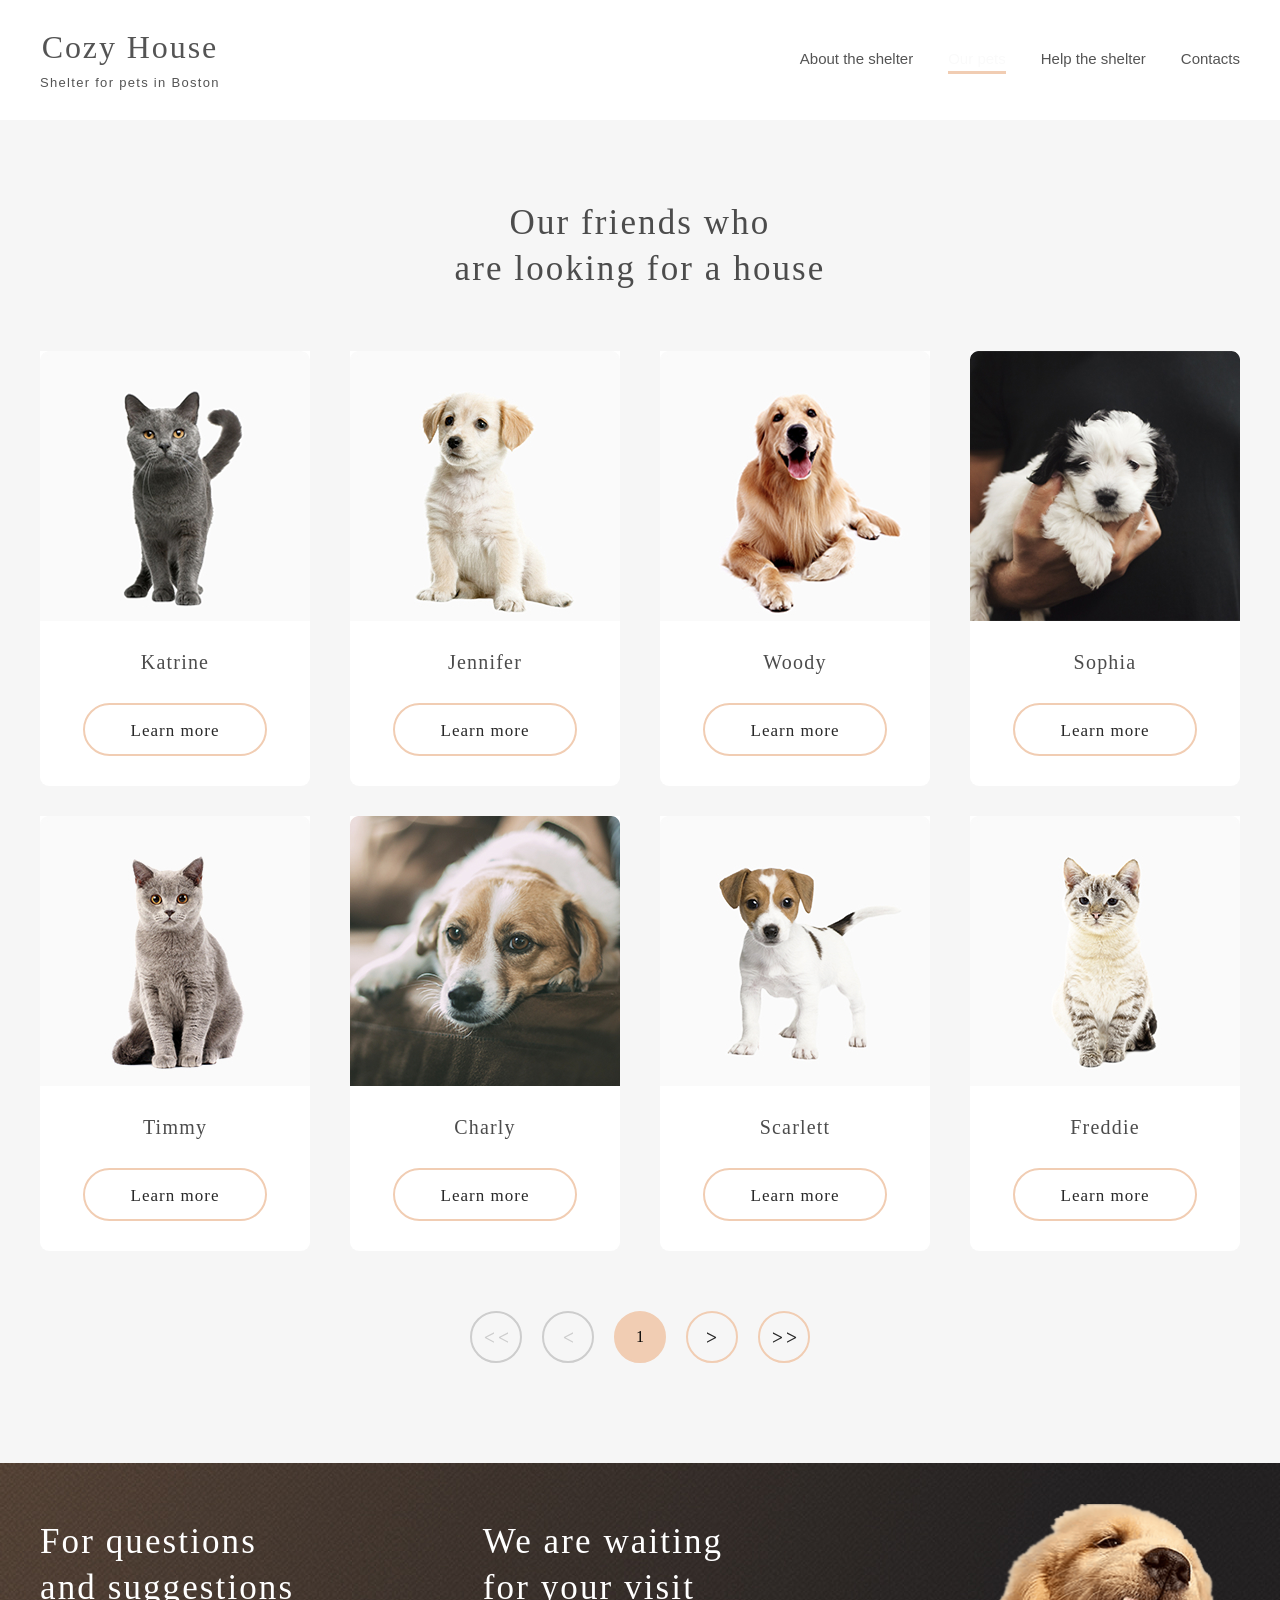
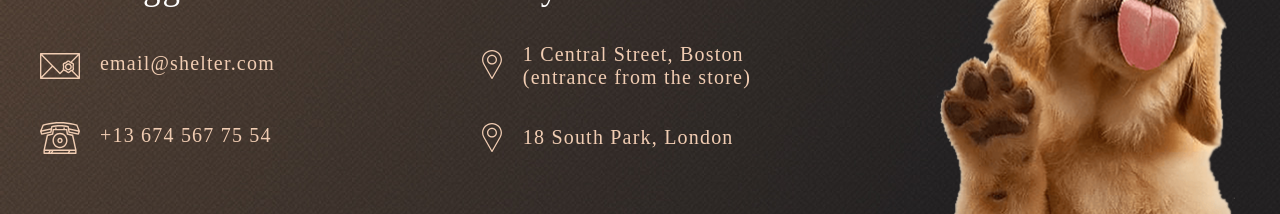
==== shelter/catalog.html @ 4a2a2431 "feat: add drop-down menu to catalog" ====
<!DOCTYPE html>
<html class="page" lang="en">

<head>
    <meta charset="UTF-8">
    <meta name="viewport" content="width=device-width, initial-scale=1.0">
    <title>Our pets</title>
    <link rel="stylesheet" href="./style/style.css">
    <link rel="apple-touch-icon" sizes="180x180" href="./apple-touch-icon.png">
    <link rel="icon" type="image/png" sizes="32x32" href="./favicon-32x32.png">
    <link rel="icon" type="image/png" sizes="16x16" href="./favicon-16x16.png">
    <link rel="manifest" href="./site.webmanifest">
    <link rel="mask-icon" href="./safari-pinned-tab.svg" color="#5bbad5">
    <meta name="msapplication-TileColor" content="#da532c">
    <meta name="theme-color" content="#ffffff">
    <script src="./javascript/index.js" defer></script>
    <script src="./javascript/script.js" defer></script>
</head>

<body class="page__body">

    <header class="header header_color_white">
        <div class="header-wrapper center">
            <a class="logo" href="./index.html">
                <p class="logo__title logo__title_dark">Cozy House</p>
                <p class="logo__subtitle logo__subtitle_dark">Shelter for pets in Boston</p>
            </a>
            <nav class="header__navigation">
                <div class="burger-menu" id="burgerMenu">
                    <div class="burger-line burger-line_dark"></div>
                    <div class="burger-line burger-line_dark"></div>
                    <div class="burger-line burger-line_dark"></div>
                </div>
                <ul class="navigation__list">

                    <li class="navigation__item"><a class="text navigation__link navigation__link_dark"
                            href="./index.html#about">About the
                            shelter</a></li>
                    <li class="navigation__item"><a
                            class="text navigation__link navigation__link_dark navigation__link_current">Our
                            pets</a>
                    </li>
                    <li class="navigation__item"><a class="text navigation__link navigation__link_dark"
                            href="./index.html#help">Help
                            the
                            shelter</a>
                    </li>
                    <li class="navigation__item"><a class="text navigation__link navigation__link_dark"
                            href="#footer">Contacts</a>
                    </li>
                </ul>
            </nav>
            <div class="overlay" id="overlay"></div>
        </div>
    </header>
    <main class="page__main">
        <h1 class="visually-hidden">Cozy Home. Shelter for pets in Boston</h1>
        <section class="pets-catalog center">
            <h3 class="heading heading_M pets__heading">Our friends who<br>
                are looking for a house</h3>
            <div class="pets__cards">
                <article class="pets__card">
                    <img class="pets__image" src="./assets/images/pets-katrine.jpg" alt="Gray-colored British cat"
                        width="270" height="270">
                    <h4 class="heading heading_S">Katrine</h4>
                    <a class="button button_light" href="#">Learn more</a>
                </article>
                <article class="pets__card">
                    <img class="pets__image" src="./assets/images/pets-jennifer.jpg" alt="Cute white-colored puppy"
                        width="270" height="270">
                    <h4 class="heading heading_S">Jennifer</h4>
                    <a class="button button_light" href="#">Learn more</a>
                </article>
                <article class="pets__card">
                    <img class="pets__image" src="./assets/images/pets-woody.jpg" alt="Golden retriever, adult dog"
                        width="270" height="270">
                    <h4 class="heading heading_S">Woody</h4>
                    <a class="button button_light" href="#">Learn more</a>
                </article>
                <article class="pets__card">
                    <img class="pets__image" src="./assets/images/pets-sophia.jpg" alt="Small white and black puppy"
                        width="270" height="270">
                    <h4 class="heading heading_S">Sophia</h4>
                    <a class="button button_light" href="#">Learn more</a>
                </article>
                <article class="pets__card">
                    <img class="pets__image" src="./assets/images/pets-timmy.jpg" alt="Gray cat" width="270"
                        height="270">
                    <h4 class="heading heading_S">Timmy</h4>
                    <a class="button button_light" href="#">Learn more</a>
                </article>
                <article class="pets__card">
                    <img class="pets__image" src="./assets/images/pets-charly.jpg" alt="White and brown fur dog"
                        width="270" height="270">
                    <h4 class="heading heading_S">Charly</h4>
                    <a class="button button_light" href="#">Learn more</a>
                </article>
                <article class="pets__card">
                    <img class="pets__image" src="./assets/images/pets-scarlet.jpg" alt="Young small dog" width="270"
                        height="270">
                    <h4 class="heading heading_S">Scarlett</h4>
                    <a class="button button_light" href="#">Learn more</a>
                </article>
                <article class="pets__card">
                    <img class="pets__image" src="./assets/images/pets-freddie.jpg" alt="Gray cat" width="270"
                        height="270">
                    <h4 class="heading heading_S">Freddie</h4>
                    <a class="button button_light" href="#">Learn more</a>
                </article>
            </div>
            <div class="pets__pagination">
                <ul class="pagination__list">
                    <li class="pagination__item button_small button_small_disabled">
                        <svg aria-hidden="true" focusable="false" width="25" height="11" viewBox="0 0 25 11" fill="none"
                            xmlns="http://www.w3.org/2000/svg">
                            <path
                                d="M9.94687 10.7852L0.913671 6.08789V4.98438L9.94687 0.287109V1.625L2.43711 5.53125L9.94687 9.44727V10.7852ZM24.018 10.7852L14.9848 6.08789V4.98438L24.018 0.287109V1.625L16.5082 5.53125L24.018 9.44727V10.7852Z"
                                fill="#292929" />
                        </svg>
                    </li>
                    <li class="pagination__item button_small button_small_disabled">
                        <svg aria-hidden="true" focusable="false" width="10" height="11" viewBox="0 0 10 11" fill="none"
                            xmlns="http://www.w3.org/2000/svg">
                            <path
                                d="M9.98242 10.7852L0.949219 6.08789V4.98438L9.98242 0.287109V1.625L2.47266 5.53125L9.98242 9.44727V10.7852Z"
                                fill="#292929" />
                        </svg>
                    </li>
                    <li class="pagination__item button_small button_small_current">1</li>
                    <li class="pagination__item button_small">
                        <svg aria-hidden="true" focusable="false" width="10" height="11" viewBox="0 0 10 11" fill="none"
                            xmlns="http://www.w3.org/2000/svg">
                            <path
                                d="M9.04102 6.08789L0.0078125 10.7852V9.44727L7.51758 5.53125L0.0078125 1.625V0.287109L9.04102 4.98438V6.08789Z"
                                fill="#292929" />
                        </svg>
                    </li>
                    <li class="pagination__item button_small">
                        <svg aria-hidden="true" focusable="false" width="25" height="11" viewBox="0 0 25 11" fill="none"
                            xmlns="http://www.w3.org/2000/svg">
                            <path
                                d="M10.0055 6.08789L0.972265 10.7852V9.44727L8.48203 5.53125L0.972265 1.625V0.287109L10.0055 4.98438V6.08789ZM24.0766 6.08789L15.0434 10.7852V9.44727L22.5531 5.53125L15.0434 1.625V0.287109L24.0766 4.98438V6.08789Z"
                                fill="#292929" />
                        </svg>
                    </li>
                </ul>
            </div>
        </section>
    </main>
    <footer class="footer" id="footer">
        <div class="footer-wrapper center">
            <div class="footer-content">
                <div class="footer__contacts">
                    <h3 class="heading heading_M footer__heading">For questions and suggestions
                    </h3>
                    <a class="heading heading_S footer__text" href="mailto:email@shelter.com">email@shelter.com</a>
                    <a class="heading heading_S footer__text" href="tel:+136745677554">+13 674 567 75 54</a>
                </div>
                <div class="footer__address">
                    <h3 class="heading heading_M footer__heading">We are waiting for your&nbsp;visit</h3>
                    <address>
                        <a class="heading heading_S footer__text" href="https://maps.app.goo.gl/BA27LbRfkbuWMpcS7"
                            target="_blank">1
                            Central Street, Boston (entrance from the store)</a>
                    </address>
                    <address>
                        <a class="heading heading_S footer__text" href="https://maps.app.goo.gl/k959TMkYaxmAAgZH8"
                            target="_blank">18 South Park, London</a>
                    </address>
                </div>
            </div>
            <div class="footer__image-wrapper">
                <img class="footer__image" src="../shelter/assets/background/footer-puppy.png" alt="">
            </div>
        </div>
    </footer>
</body>

</html>
---- shelter/style/style.css ----
/* Fonts */

@font-face {
    font-family: 'Arial';
    src: local('Arial Italic'), local('Arial-ItalicMT'),
        url('Arial-ItalicMT.woff2') format('woff2'),
        url('Arial-ItalicMT.woff') format('woff');
    font-weight: 400;
    font-style: italic;
    font-display: swap;
}

@font-face {
    font-family: 'Arial';
    src: local('Arial'), local('ArialMT'),
        url('ArialMT.woff2') format('woff2'),
        url('ArialMT.woff') format('woff');
    font-weight: 400;
    font-style: normal;
    font-display: swap;
}

@font-face {
    font-family: 'Georgia';
    src: local('Georgia Bold'), local('Georgia-Bold'),
        url('Georgia-Bold.woff2') format('woff2'),
        url('Georgia-Bold.woff') format('woff');
    font-weight: 700;
    font-style: normal;
    font-display: swap;
}

@font-face {
    font-family: 'Georgia';
    src: local('Georgia'),
        url('Georgia.woff2') format('woff2'),
        url('Georgia.woff') format('woff');
    font-weight: 400;
    font-style: normal;
    font-display: swap;
}

/* Common */

* {
    padding: 0;
    margin: 0;
}

*,
*::before,
*::after {
    box-sizing: border-box;
}

a {
    text-decoration: none;
}

li {
    list-style-type: none;
}

img {
    display: block;
    max-width: 100%;
    height: auto;
}

.page {
    scroll-behavior: smooth;
    height: 100%;
}

.page__body {
    background-color: #f6f6f6;
    display: flex;
    flex-direction: column;
    min-height: 100%;
}

.page__main {
    flex-grow: 1;
}

.visually-hidden {
    position: absolute;
    width: 1px;
    height: 1px;
    margin: -1px;
    padding: 0;
    border: 0;
    clip: rect(0 0 0 0);
    overflow: hidden;
}

.center {
    max-width: 1280px;
    padding: 0 40px;
    margin: 0 auto;
}

.overlay {
    position: fixed;
    top: 0;
    left: 0;
    width: 100%;
    height: 100%;
    background-color: rgba(41, 41, 41, 0.6);
    visibility: hidden;
    opacity: 0;
    transition: opacity 0.3s ease, visibility 0.3s ease;
    z-index: 9;
}

.overlay_active {
    visibility: visible;
    opacity: 1;
}

/* Text Styles */

.heading {
    font-family: "Georgia", "Times New Roman", "Times", serif;
    font-style: normal;
    color: #4c4c4c;
    font-weight: 400;
    line-height: 130%;
}

.heading_L {
    font-size: 44px;
}

.heading_M {
    font-size: 35px;
    letter-spacing: 0.06em;
}

.heading_S {
    font-size: 20px;
    letter-spacing: 0.06em;
}

.heading_XS {
    font-size: 15px;
    line-height: 110%;
    letter-spacing: 0.06em;
}

.text {
    font-family: "Arial", "Helvetica", sans-serif;
    color: #4c4c4c;
    font-weight: 400;
    font-size: 15px;
    line-height: 160%;
}

.text_legal {
    font-style: italic;
    font-size: 12px;
    line-height: 150%;
    color: #b2b2b2;
}

/* Buttons */

.button {
    display: inline-block;
    min-height: 52px;
    padding: 15px 45px;
    border-radius: 100px;
    font-family: "Georgia", "Times New Roman", "Times", serif;
    font-style: normal;
    font-weight: 400;
    font-size: 17px;
    line-height: 130%;
    letter-spacing: 0.06em;
    color: #292929;
    border: 2px solid transparent;
    transition: all 0.3s linear;
    text-align: center;
}

.button_dark {
    background-color: #f1cdb3;
}

.button_light {
    background-color: #fff;
    border-color: #f1cdb3;
}

.button:hover {
    background-color: #fddcc4;
    border-color: #fddcc4;
}

.button:active {
    background-color: #f1cdb3;
    border-color: #f1cdb3;
}

.button_small {
    display: flex;
    align-items: center;
    justify-content: center;
    width: 52px;
    height: 52px;
    border: 2px solid #f1cdb3;
    border-radius: 50%;
    cursor: pointer;
    transition: all 0.3s linear;
}

.button_small_disabled {
    border-color: #cdcdcd;
    cursor: default;
}

.button_small_disabled path {
    fill: #CDCDCD;
}

.button_small_current {
    background-color: #f1cdb3;
}

.button_small:not(.button_small_disabled):hover {
    background-color: #fddcc4;
    border-color: #fddcc4;
}

.button_small:active {
    background-color: #f1cdb3;
}

.button_small:disabled {
    background-color: transparent;
    border-color: #CDCDCD;
    color: #CDCDCD;
}

/* Logo */

.logo {
    display: flex;
    flex-direction: column;
    align-items: center;
}

.logo__title {
    font-family: "Georgia", "Times New Roman", "Times", serif;
    font-weight: 400;
    font-size: 32px;
    line-height: 110%;
    letter-spacing: 0.06em;
    margin-bottom: 10px;
}

.logo__title_light {
    color: #f1cdb3;
}

.logo__subtitle {
    font-family: "Arial", "Helvetica", sans-serif;
    font-weight: 400;
    font-size: 13px;
    letter-spacing: 0.1em;
}

.logo__subtitle_light {
    color: #fff;
}

.logo__title_dark,
.logo__subtitle_dark {
    color: #545454;
}

/* Header */

.header {
    height: 120px;
    padding-top: 30px;
    padding-bottom: 30px;
}

.header_color_white {
    background-color: #fff;
}

.header-wrapper {
    display: flex;
    justify-content: space-between;
    align-items: center;
}

.burger-menu {
    position: relative;
    display: none;
    flex-direction: column;
    cursor: pointer;
    width: 30px;
    height: 30px;
    gap: 8px;
    z-index: 11;
}

.burger-line {
    width: 100%;
    height: 2px;
    background-color: #f1cdb3;
}

.burger-line_dark {
    background-color: #000000;
}

.navigation__list {
    display: flex;
    gap: 35px;
    justify-content: flex-end;
}

.navigation__link {
    transition: all 0.3s linear;
}

.navigation__link_light {
    color: #cdcdcd;
}

.navigation__link_dark {
    color: #545454;
}

.navigation__link_current {
    color: #fafafa;
}

.navigation__link_current::after {
    content: "";
    display: block;
    height: 3px;
    width: 100%;
    background-color: #f1cdb3;
}

.navigation__link_light:hover {
    color: #fafafa;
}

.navigation__link_dark:hover {
    color: #292929;
}

/* Footer */

.footer {
    background-color: #211f20;
    background-image: url("../assets/background/gradient-background.jpg");
    background-repeat: no-repeat;
    position: relative;
}

.footer-wrapper {
    display: flex;
    gap: 13%;
    min-height: 350px;
}

.footer-content {
    display: flex;
    width: 740px;
    padding-top: 56px;
    gap: 22%;
}

.footer__contacts {
    display: flex;
    flex-direction: column;
    max-width: 280px;
    padding-bottom: 60px;
    gap: 42px;
}

.footer__address {
    max-width: 300px;
    padding-bottom: 60px;
}

.footer__image-wrapper {
    display: flex;
    flex-direction: column;
    justify-content: flex-end;
}

.footer__image {
    object-fit: scale-down;
    max-height: 310px;
}

.footer__heading {
    color: #fff;
}

.footer__text {
    line-height: 117%;
    color: #f1cdb3;
}

.footer__address .footer__heading {
    margin-bottom: 33px;
}

.footer__address address:first-of-type {
    margin-bottom: 36px;
}

.footer__address address {
    position: relative;
    padding-left: 40px;
}

.footer__address address::before {
    content: "";
    position: absolute;
    display: block;
    width: 20px;
    height: 32px;
    left: -1px;
    top: -3px;
    background-image: url("../assets/icons/icon-marker.svg");
    background-repeat: no-repeat;
    background-size: contain;
}

.footer__address address:first-of-type::before {
    top: 7px;
}

a[href="mailto:email@shelter.com"],
a[href="tel:+136745677554"] {
    display: flex;
}

a[href="mailto:email@shelter.com"]::before {
    content: "";
    display: block;
    width: 40px;
    height: 32px;
    margin-right: 20px;
    margin-top: -2px;
    background-image: url("../assets/icons/icon-email.svg");
}

a[href="tel:+136745677554"]::before {
    content: "";
    display: block;
    width: 40px;
    height: 32px;
    margin-right: 20px;
    background-image: url("../assets/icons/icon-phone.svg");
    margin-top: -2px;
}

/* Top */

.top {
    position: relative;
}

.top::after {
    content: "";
    display: block;
    position: absolute;
    min-height: 1165px;
    width: 100%;
    background-color: #211f20;
    background-image: url("../assets/background/gradient-background.jpg");
    background-size: cover;
    background-repeat: no-repeat;
    top: -120px;
    z-index: -10;
}

.top-wrapper {
    display: flex;
    justify-content: center;
    padding-top: 60px;
    min-height: 788px;
    gap: 100px;
}

.top-content {
    padding-top: 163px;
    max-width: 460px;
    flex-shrink: 2;
}

.top__heading {
    color: #fff;
    margin-bottom: 42px;
}

.top__text {
    color: #cdcdcd;
    margin-bottom: 42px;
}

.top__image-wrapper {
    display: flex;
    align-items: flex-end;
}

.top__image {
    object-fit: scale-down;
    max-height: 728px;
}

/* About */

.about {
    background-color: #fff;
    padding-top: 80px;
    padding-bottom: 100px;
}

.about-wrapper {
    display: flex;
    justify-content: center;
    gap: 10%;
}

.about__image {
    max-height: 408px;
    object-fit: scale-down;
}

.about-content {
    display: flex;
    flex-direction: column;
    gap: 25px;
    max-width: 430px;
    padding-top: 14px;
    flex-shrink: 3;
}


/* Pets */

.pets,
.pets-catalog {
    display: flex;
    flex-direction: column;
    align-items: center;
    padding-top: 80px;
    padding-bottom: 100px;
}

.pets__heading {
    text-align: center;
    margin-bottom: 60px;
}

.pets__card {
    display: flex;
    flex-direction: column;
    align-items: center;
    gap: 28px;
    max-width: 270px;
    height: 435px;
    border-radius: 9px;
    background-color: #fff;
    transition: all 0.3s linear;
    padding-bottom: 30px;
}

.pets__card__button {
    margin: 0 5%;
}

.pets__card:hover {
    box-shadow: 0 2px 20px rgba(0, 0, 0, 0.2);
}

.pets__card:hover .button {
    background-color: #fddcc4;
    border-color: #fddcc4;
}

/* Pets Catalog */

.pets__cards {
    display: flex;
    flex-wrap: wrap;
    column-gap: 40px;
    row-gap: 30px;
    justify-content: center;
}

.pets__pagination {
    padding-top: 60px;
}

.pagination__list {
    display: flex;
    gap: 20px;
}

/* Carousel */

.carousel {
    width: 100%;
    max-width: 1200px;
    display: flex;
    justify-content: space-between;
    align-items: center;
    column-gap: 4.4%;
}

.carousel__cards {
    display: flex;
    max-width: 990px;
    gap: 4%;
    justify-content: space-between;
}

.carousel__button {
    margin-top: 60px;
}

.carousel__control {
    max-height: 52px;
    padding: 0;
    border: none;
    background-color: #f6f6f6;
    cursor: pointer;
}

.carousel__control svg,
.carousel__control rect {
    transition: all 0.3s linear;
}

.carousel__control:hover rect {
    fill: #fddcc4;
    stroke: #fddcc4;
}


.carousel__control:active rect {
    fill: #f1cdb3;
    stroke: #f1cdb3;
}


.carousel__control:disabled rect {
    fill: transparent;
    stroke: #CDCDCD;
}

.carousel__control:disabled path {
    fill: #CDCDCD;
}

/* Help */

.help {
    padding-top: 80px;
    padding-bottom: 100px;
    min-height: 611px;
    background-color: #fff;
}

.help-wrapper {
    display: flex;
    flex-direction: column;
    align-items: center;
    margin: 0 auto;
}

.help__heading {
    text-align: center;
    margin-bottom: 60px;
}

.help__list {
    max-width: 1026px;
    display: flex;
    flex-wrap: wrap;
    justify-content: center;
    column-gap: 119px;
    row-gap: 55px;
}

.help__item {
    display: flex;
    flex-direction: column;
    align-items: center;
}

.help__item::before {
    content: "";
    display: block;
    height: 60px;
    width: 60px;
    margin-bottom: 27px;
    background-size: cover;
    background-repeat: no-repeat;
}

.help__item_food::before {
    background-image: url("../assets/icons/icon-pet-food.svg");
}

.help__item_transportation::before {
    background-image: url("../assets/icons/icon-transportation.svg");
}

.help__item_toys::before {
    background-image: url("../assets/icons/icon-toys.svg");
}

.help__item_bowls::before {
    background-image: url("../assets/icons/icon-bowls-and-cups.svg");
}

.help__item_shampoos::before {
    background-image: url("../assets/icons/icon-shampoos.svg");
}

.help__item_vitamins::before {
    background-image: url("../assets/icons/icon-vitamins.svg");
}

.help__item_medicines::before {
    background-image: url("../assets/icons/icon-medicines.svg");
}

.help__item_collars::before {
    background-image: url("../assets/icons/icon-collars-leashes.svg");
}

.help__item_sleeping::before {
    background-image: url("../assets/icons/icon-sleeping-area.svg");
}

/* Donation */

.donation {
    padding-top: 80px;
    padding-bottom: 100px;
}

.donation-wrapper {
    display: flex;
    gap: 30px;
    justify-content: center;
}

.donation__image-wrapper {
    padding-top: 8px;
}

.donation__image {
    object-fit: scale-down;
    max-height: 261px;
}

.donation-content {
    display: flex;
    flex-direction: column;
    gap: 19px;
    max-width: 380px;
}

.donation__banking {
    display: block;
    border-radius: 9px;
    padding: 8px 15px;
    width: 350px;
    height: 43px;
    background-color: #f1cdb3;
}

.donation__credit-card {
    display: flex;
    align-items: center;
}

.donation__credit-card::before {
    content: "";
    display: block;
    background-image: url(../assets/icons/donation-credit-card.svg);
    width: 30px;
    height: 23px;
    margin-right: 15px;
}

@media (max-width: 960px) {

    .center {
        max-width: 768px;
        padding: 0 30px;
    }

    .top-wrapper {
        flex-direction: column;
        align-items: center;
    }

    .top-content {
        display: grid;
        padding-top: 0;
    }

    .top-content__button {
        justify-self: center;
        padding-top: 12px;
    }

    .top__image-wrapper {
        align-self: flex-end;
    }

    .top__image {
        max-height: 592px;
    }

    .pets,
    .pets-catalog {
        padding-top: 80px;
        padding-bottom: 100px;
    }

    .footer-wrapper {
        padding-top: 30px;
        flex-wrap: wrap;
        column-gap: 60px;
        justify-content: center;
    }

    .footer-content {
        padding: 0 34px 0;
        gap: 9%;
    }

    .footer__address {
        padding-bottom: 0;
    }

    .footer__contacts {
        gap: 44px;
        padding-bottom: 0;
    }

    .footer__address .footer__heading {
        margin-bottom: 30px;
    }

    a[href="mailto:email@shelter.com"]::before {
        margin-top: -5px;

    }

    a[href="tel:+136745677554"]::before {
        margin-top: -3px;
    }

    .footer__image-wrapper {
        margin-top: 64px;
    }
}

@media (max-width: 860px) {

    .carousel {
        position: relative;
        justify-content: center;
    }

    .carousel__cards {
        gap: 40px
    }

    .carousel__cards .pets__card:last-child {
        display: none;
    }


}

@media (max-width: 768px) {

    .about {
        padding-top: 66px;
    }

    .about-wrapper {
        flex-direction: column;
        align-items: center;
        gap: 80px;
    }

    .about-content {
        order: -1;
    }

    .carousel {
        column-gap: 1.5%;
    }

    .pets__card__button {
        padding: 14px 42px;
    }

    .carousel__button {
        padding: 13px 43px;
        margin-top: 59px;
    }

    .donation-wrapper {
        gap: 53px;
    }

    .donation__banking {
        padding-top: 10px;
        height: 45px;
    }

    .help__list {
        width: 630px;
        column-gap: 60px;
    }

    .help__item {
        width: 170px;
    }

    .donation {
        padding-top: 78px;
        padding-bottom: 100px;
    }

    .donation-wrapper {
        justify-content: center;
        flex-direction: column;
        align-items: center;
    }

    .donation-content {
        order: -1;
    }

    .pets-catalog {
        padding-bottom: 76px;
    }

    .pets__card {
        width: 270px;
    }

    .pets__heading {
        margin-bottom: 30px;
    }

    .pets-catalog .pets__card:nth-last-child(1),
    .pets-catalog .pets__card:nth-last-child(2) {
        display: none;
    }

    .pets__pagination {
        padding-top: 39px;
    }
}

@media (max-width: 767px) {

    .burger-menu {
        display: flex;
        transition: all 0.3s ease;
    }

    .navigation__list {
        position: fixed;
        top: 0;
        right: -320px;
        display: flex;
        flex-direction: column;
        background-color: #292929;
        width: 320px;
        height: 100%;
        z-index: 10;
        align-items: center;
        justify-content: center;
        transform: translateX(0);
        transition: all 0.3s ease;
    }

    .navigation__list_opened {
        transform: translateX(-100%);
    }

    .burger_opened {
        transform: rotate(-90deg);
    }

    .navigation__link {
        font-size: 32px;
    }

    .carousel {
        flex-wrap: wrap;
        row-gap: 20px;
        column-gap: 80px;
        flex-direction: row;
        max-width: 320px;
    }

    .carousel__cards {
        order: -1;
        justify-content: center;
    }

}

@media (max-width: 640px) {

    .header-wrapper {
        padding: 0 10px;
    }

    .carousel__cards .pets__card:not(:first-child) {
        display: none;
    }

    .help {
        padding: 42px 0 37px;
    }

    .help__heading {
        margin-bottom: 42px;
    }

    .help__list {
        width: 290px;
        gap: 30px;
        justify-content: flex-start;
    }

    .help__list .heading_S {
        font-size: 15px;
    }

    .help__item {
        width: 130px;
    }

    .help__item::before {
        width: 50px;
        height: 50px;
        margin-bottom: 18px;
    }
}

@media (max-width: 520px) {
    .center {
        max-width: 300px;
        padding-right: 0;
        padding-left: 0;
    }

    .heading {
        text-align: center;
    }


    .footer-wrapper {
        flex-direction: column;
        flex-wrap: nowrap;
        row-gap: 0;
    }

    .footer-content {
        flex-direction: column;
        width: 300px;
        padding: 0;
        gap: 40px;
        align-items: center;
    }

    .footer__address {
        display: flex;
        flex-direction: column;
    }

    .footer__contacts,
    .footer__address {
        padding-bottom: 0;
    }

    .footer__contacts {
        align-items: center;
    }

    a[href="mailto:email@shelter.com"]::before {
        margin-top: -5px;
    }

    .footer__address .footer__heading {
        margin-bottom: 38px;
        max-width: 270px;
        align-self: center;
    }

    .footer__address address:first-of-type {
        margin-bottom: 43px;
    }

    .footer__address address::before {
        left: 1px;
    }

    .footer__address address:first-of-type::before {
        top: 9px;
    }


    .footer__image-wrapper {
        margin-top: 45px;
    }

    .footer__image {
        max-height: 269px;
    }
}

@media (max-width: 320px) {

    .heading_L {
        font-size: 25px;
        letter-spacing: 0.06em;
    }

    .heading_M {
        font-size: 25px;
    }

    .heading_XS {
        letter-spacing: 0;
    }

    .top::after {
        min-height: 823px;
    }

    .header-wrapper {
        padding: 0 10px;
    }

    .top-wrapper {
        justify-content: normal;
        gap: 105px;
        min-height: 673px;
    }

    .top-content {
        display: grid;
    }

    .top-content__button {
        padding-top: 12px;
        padding-bottom: 12px;
    }

    .top__image {
        max-height: 271px;
    }

    .top__text {
        text-align: center;
    }

    .about {
        padding: 27px 10px 42px;
    }

    .about-wrapper {
        justify-content: center;
        gap: 42px;
    }

    .about__image {
        max-height: 353px;
    }

    .about-content {
        padding-left: 15px;
        padding-right: 15px;
        gap: 0;
    }

    .about-content .heading {
        margin-bottom: 25px;
    }

    .about__text {
        text-align: justify;
    }

    .about__text+.about__text {
        margin-top: 22px;
    }

    .pets {
        padding: 42px 0;
    }

    .pets__heading {
        margin-bottom: 42px;
    }

    .carousel__cards .pets__card:not(:first-child) {
        display: none;
    }

    .carousel__control {
        width: 52px;
    }

    .carousel__button {
        padding: 15px 45px;
        margin-top: 38px;
    }

    .donation {
        padding-top: 43px;
        padding-bottom: 42px;
    }

    .donation-wrapper {
        flex-direction: column;
        align-items: center;
        gap: 42px;
    }

    .donation-content {
        order: -1;
        align-items: center;
        gap: 24px;
        padding: 0 10px;
    }

    .donation .heading_S {
        font-size: 15px;
    }

    .donation__banking {
        width: 281px;
        height: 43px;
        padding-top: 9px;
    }

    .donation__image-wrapper {
        padding-top: 0;
    }

    .donation__image {
        max-height: 135px;
    }

    .text_legal {
        margin-top: -5px;
        text-align: justify;
    }

    .pets-catalog {
        padding: 42px 0;
    }

    .pets__cards .pets__card:nth-child(4),
    .pets__cards .pets__card:nth-child(5),
    .pets__cards .pets__card:nth-child(6),
    .pets__cards .pets__card:nth-child(7),
    .pets__cards .pets__card:nth-child(8) {
        display: none;
    }

    .pets__pagination {
        padding-top: 42px;
    }

    .pagination__list {
        gap: 10px;
    }

}

@media (max-width: 319px) {
    .heading_L {
        font-size: 20px;
        letter-spacing: 0;
    }

    .heading_M {
        font-size: 20px;
    }

    .heading_S {
        font-size: 16px;
    }

    .text,
    .text_legal {
        font-size: 10px;
    }

    .logo__title {
        font-size: 1.5em;
        margin-bottom: 5px;
    }

    .logo__subtitle {
        font-size: 0.6em;
    }

    .pets__card {
        max-width: 220px;
    }

    .pagination__list {
        flex-wrap: wrap;
        justify-content: center;
    }

    .footer-wrapper {
        align-items: center;
    }

    .footer-content {
        max-width: 220px;
        align-items: center;
    }

    a[href="mailto:email@shelter.com"],
    a[href="tel:+136745677554"] {
        flex-direction: column;
        align-items: center;
        gap: 15px;
    }

    a[href="mailto:email@shelter.com"]::before,
    a[href="tel:+136745677554"]::before {
        margin: 0;
    }

    .footer__address address {
        display: flex;
        flex-direction: column;
        align-items: center;
        padding: 0;
        gap: 15px;
    }

    .footer__address address::before {
        position: static;
    }
}
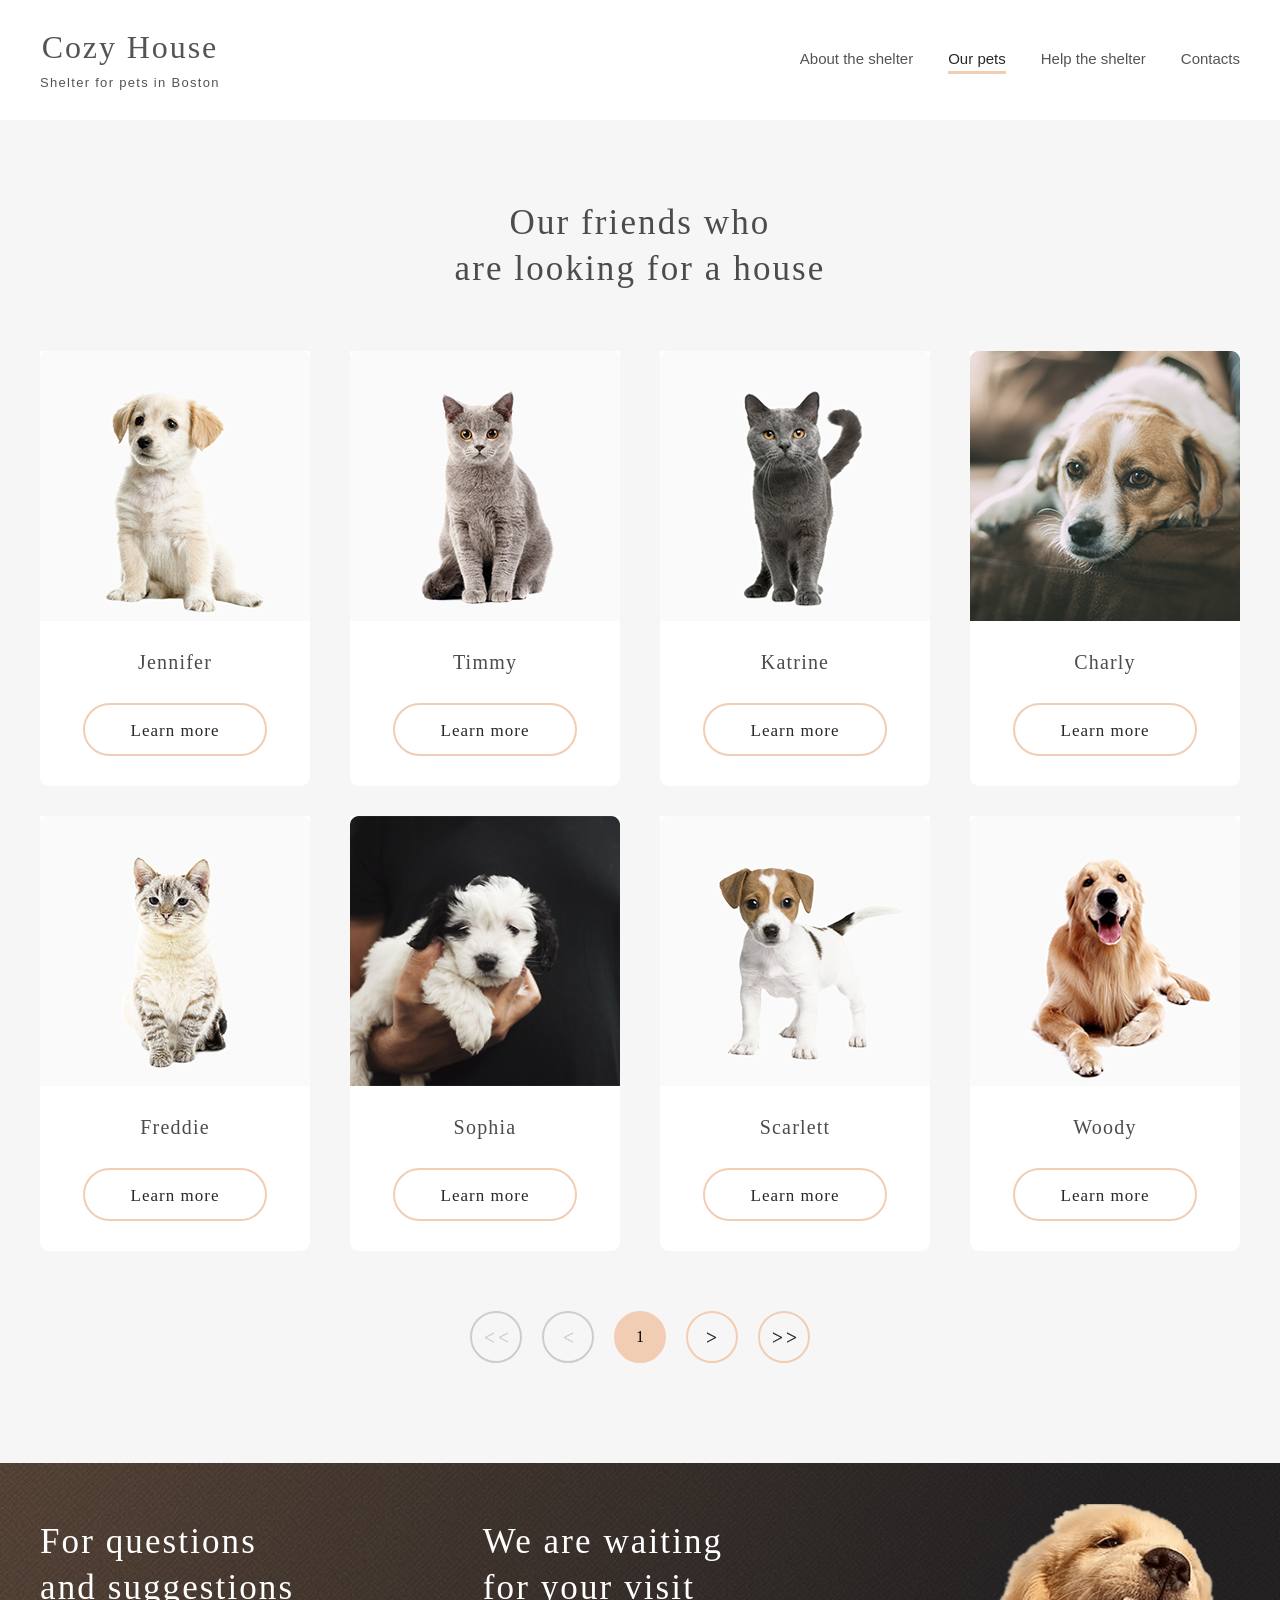
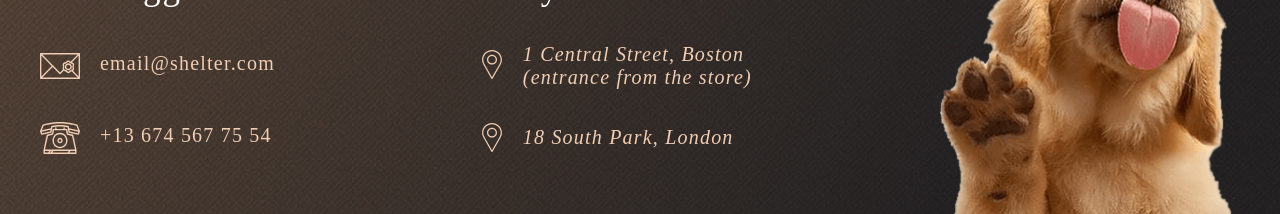
==== commit d32013ab: "feat: add cards render in catalog" ====
--- a/shelter/catalog.html
+++ b/shelter/catalog.html
@@ -27,9 +27,9 @@
             </a>
             <nav class="header__navigation">
                 <div class="burger-menu" id="burgerMenu">
-                    <div class="burger-line burger-line_dark"></div>
-                    <div class="burger-line burger-line_dark"></div>
-                    <div class="burger-line burger-line_dark"></div>
+                    <div class="burger-line pets-burger-line"></div>
+                    <div class="burger-line pets-burger-line"></div>
+                    <div class="burger-line pets-burger-line"></div>
                 </div>
                 <ul class="navigation__list">
 
@@ -59,54 +59,6 @@
             <h3 class="heading heading_M pets__heading">Our friends who<br>
                 are looking for a house</h3>
             <div class="pets__cards">
-                <article class="pets__card">
-                    <img class="pets__image" src="./assets/images/pets-katrine.jpg" alt="Gray-colored British cat"
-                        width="270" height="270">
-                    <h4 class="heading heading_S">Katrine</h4>
-                    <a class="button button_light" href="#">Learn more</a>
-                </article>
-                <article class="pets__card">
-                    <img class="pets__image" src="./assets/images/pets-jennifer.jpg" alt="Cute white-colored puppy"
-                        width="270" height="270">
-                    <h4 class="heading heading_S">Jennifer</h4>
-                    <a class="button button_light" href="#">Learn more</a>
-                </article>
-                <article class="pets__card">
-                    <img class="pets__image" src="./assets/images/pets-woody.jpg" alt="Golden retriever, adult dog"
-                        width="270" height="270">
-                    <h4 class="heading heading_S">Woody</h4>
-                    <a class="button button_light" href="#">Learn more</a>
-                </article>
-                <article class="pets__card">
-                    <img class="pets__image" src="./assets/images/pets-sophia.jpg" alt="Small white and black puppy"
-                        width="270" height="270">
-                    <h4 class="heading heading_S">Sophia</h4>
-                    <a class="button button_light" href="#">Learn more</a>
-                </article>
-                <article class="pets__card">
-                    <img class="pets__image" src="./assets/images/pets-timmy.jpg" alt="Gray cat" width="270"
-                        height="270">
-                    <h4 class="heading heading_S">Timmy</h4>
-                    <a class="button button_light" href="#">Learn more</a>
-                </article>
-                <article class="pets__card">
-                    <img class="pets__image" src="./assets/images/pets-charly.jpg" alt="White and brown fur dog"
-                        width="270" height="270">
-                    <h4 class="heading heading_S">Charly</h4>
-                    <a class="button button_light" href="#">Learn more</a>
-                </article>
-                <article class="pets__card">
-                    <img class="pets__image" src="./assets/images/pets-scarlet.jpg" alt="Young small dog" width="270"
-                        height="270">
-                    <h4 class="heading heading_S">Scarlett</h4>
-                    <a class="button button_light" href="#">Learn more</a>
-                </article>
-                <article class="pets__card">
-                    <img class="pets__image" src="./assets/images/pets-freddie.jpg" alt="Gray cat" width="270"
-                        height="270">
-                    <h4 class="heading heading_S">Freddie</h4>
-                    <a class="button button_light" href="#">Learn more</a>
-                </article>
             </div>
             <div class="pets__pagination">
                 <ul class="pagination__list">
--- a/shelter/style/style.css
+++ b/shelter/style/style.css
@@ -1,5 +1,4 @@
 /* Fonts */
-
 @font-face {
     font-family: 'Arial';
     src: local('Arial Italic'), local('Arial-ItalicMT'),
@@ -40,16 +39,20 @@
     font-display: swap;
 }
 
+:root {
+    --color-primary: #f1cdb3;
+    --color-primary-light: #fddcc4;
+    --color-text: #4c4c4c;
+    --color-background: #f6f6f6;
+    --font-family-primary: "Georgia", serif;
+    --font-family-secondary: "Arial", sans-serif;
+}
+
+
 /* Common */
-
 * {
     padding: 0;
     margin: 0;
-}
-
-*,
-*::before,
-*::after {
     box-sizing: border-box;
 }
 
@@ -73,10 +76,14 @@
 }
 
 .page__body {
-    background-color: #f6f6f6;
+    background-color: var(--color-background);
     display: flex;
     flex-direction: column;
     min-height: 100%;
+}
+
+.page__body.no-scroll {
+    overflow: hidden;
 }
 
 .page__main {
@@ -109,7 +116,7 @@
     background-color: rgba(41, 41, 41, 0.6);
     visibility: hidden;
     opacity: 0;
-    transition: opacity 0.3s ease, visibility 0.3s ease;
+    transition: all 0.3s ease;
     z-index: 9;
 }
 
@@ -121,9 +128,8 @@
 /* Text Styles */
 
 .heading {
-    font-family: "Georgia", "Times New Roman", "Times", serif;
-    font-style: normal;
-    color: #4c4c4c;
+    font-family: var(--font-family-primary);
+    color: var(--color-text);
     font-weight: 400;
     line-height: 130%;
 }
@@ -149,8 +155,8 @@
 }
 
 .text {
-    font-family: "Arial", "Helvetica", sans-serif;
-    color: #4c4c4c;
+    font-family: var(--font-family-secondary);
+    color: var(--color-text);
     font-weight: 400;
     font-size: 15px;
     line-height: 160%;
@@ -170,8 +176,7 @@
     min-height: 52px;
     padding: 15px 45px;
     border-radius: 100px;
-    font-family: "Georgia", "Times New Roman", "Times", serif;
-    font-style: normal;
+    font-family: var(--font-family-primary);
     font-weight: 400;
     font-size: 17px;
     line-height: 130%;
@@ -183,22 +188,22 @@
 }
 
 .button_dark {
-    background-color: #f1cdb3;
+    background-color: var(--color-primary);
 }
 
 .button_light {
     background-color: #fff;
-    border-color: #f1cdb3;
+    border-color: var(--color-primary);
 }
 
 .button:hover {
-    background-color: #fddcc4;
-    border-color: #fddcc4;
+    background-color: var(--color-primary-light);
+    border-color: var(--color-primary-light);
 }
 
 .button:active {
-    background-color: #f1cdb3;
-    border-color: #f1cdb3;
+    background-color: var(--color-primary);
+    border-color: var(--color-primary);
 }
 
 .button_small {
@@ -219,26 +224,26 @@
 }
 
 .button_small_disabled path {
-    fill: #CDCDCD;
+    fill: #cdcdcd;
 }
 
 .button_small_current {
-    background-color: #f1cdb3;
+    background-color: var(--color-primary);
 }
 
 .button_small:not(.button_small_disabled):hover {
-    background-color: #fddcc4;
-    border-color: #fddcc4;
+    background-color: var(--color-primary-light);
+    border-color: var(--color-primary-light);
 }
 
 .button_small:active {
-    background-color: #f1cdb3;
+    background-color: var(--color-primary);
 }
 
 .button_small:disabled {
     background-color: transparent;
-    border-color: #CDCDCD;
-    color: #CDCDCD;
+    border-color: #cdcdcd;
+    color: #cdcdcd;
 }
 
 /* Logo */
@@ -250,7 +255,7 @@
 }
 
 .logo__title {
-    font-family: "Georgia", "Times New Roman", "Times", serif;
+    font-family: var(--font-family-primary);
     font-weight: 400;
     font-size: 32px;
     line-height: 110%;
@@ -259,11 +264,11 @@
 }
 
 .logo__title_light {
-    color: #f1cdb3;
+    color: var(--color-primary);
 }
 
 .logo__subtitle {
-    font-family: "Arial", "Helvetica", sans-serif;
+    font-family: var(--font-family-secondary);
     font-weight: 400;
     font-size: 13px;
     letter-spacing: 0.1em;
@@ -307,16 +312,6 @@
     z-index: 11;
 }
 
-.burger-line {
-    width: 100%;
-    height: 2px;
-    background-color: #f1cdb3;
-}
-
-.burger-line_dark {
-    background-color: #000000;
-}
-
 .navigation__list {
     display: flex;
     gap: 35px;
@@ -325,18 +320,19 @@
 
 .navigation__link {
     transition: all 0.3s linear;
-}
-
-.navigation__link_light {
     color: #cdcdcd;
+}
+
+.navigation__link_current {
+    color: #fafafa;
 }
 
 .navigation__link_dark {
     color: #545454;
 }
 
-.navigation__link_current {
-    color: #fafafa;
+.navigation__link_dark.navigation__link_current {
+    color: #292929;
 }
 
 .navigation__link_current::after {
@@ -344,10 +340,10 @@
     display: block;
     height: 3px;
     width: 100%;
-    background-color: #f1cdb3;
-}
-
-.navigation__link_light:hover {
+    background-color: var(--color-primary);
+}
+
+.navigation__link:hover {
     color: #fafafa;
 }
 
@@ -407,7 +403,7 @@
 
 .footer__text {
     line-height: 117%;
-    color: #f1cdb3;
+    color: var(--color-primary);
 }
 
 .footer__address .footer__heading {
@@ -586,8 +582,8 @@
 }
 
 .pets__card:hover .button {
-    background-color: #fddcc4;
-    border-color: #fddcc4;
+    background-color: var(--color-primary-light);
+    border-color: var(--color-primary-light);
 }
 
 /* Pets Catalog */
@@ -635,7 +631,7 @@
     max-height: 52px;
     padding: 0;
     border: none;
-    background-color: #f6f6f6;
+    background-color: var(--color-background);
     cursor: pointer;
 }
 
@@ -645,24 +641,24 @@
 }
 
 .carousel__control:hover rect {
-    fill: #fddcc4;
-    stroke: #fddcc4;
+    fill: var(--color-primary-light);
+    stroke: var(--color-primary-light);
 }
 
 
 .carousel__control:active rect {
-    fill: #f1cdb3;
-    stroke: #f1cdb3;
+    fill: var(--color-primary);
+    stroke: var(--color-primary);
 }
 
 
 .carousel__control:disabled rect {
     fill: transparent;
-    stroke: #CDCDCD;
+    stroke: #cdcdcd;
 }
 
 .carousel__control:disabled path {
-    fill: #CDCDCD;
+    stroke: #cdcdcd;
 }
 
 /* Help */
@@ -691,8 +687,7 @@
     display: flex;
     flex-wrap: wrap;
     justify-content: center;
-    column-gap: 119px;
-    row-gap: 55px;
+    gap: 55px 119px;
 }
 
 .help__item {
@@ -782,7 +777,7 @@
     padding: 8px 15px;
     width: 350px;
     height: 43px;
-    background-color: #f1cdb3;
+    background-color: var(--color-primary);
 }
 
 .donation__credit-card {
@@ -835,6 +830,15 @@
         padding-bottom: 100px;
     }
 
+    .carousel {
+        position: relative;
+        justify-content: center;
+    }
+
+    .carousel__cards {
+        gap: 40px
+    }
+
     .footer-wrapper {
         padding-top: 30px;
         flex-wrap: wrap;
@@ -862,7 +866,6 @@
 
     a[href="mailto:email@shelter.com"]::before {
         margin-top: -5px;
-
     }
 
     a[href="tel:+136745677554"]::before {
@@ -874,26 +877,7 @@
     }
 }
 
-@media (max-width: 860px) {
-
-    .carousel {
-        position: relative;
-        justify-content: center;
-    }
-
-    .carousel__cards {
-        gap: 40px
-    }
-
-    .carousel__cards .pets__card:last-child {
-        display: none;
-    }
-
-
-}
-
 @media (max-width: 768px) {
-
     .about {
         padding-top: 66px;
     }
@@ -921,15 +905,6 @@
         margin-top: 59px;
     }
 
-    .donation-wrapper {
-        gap: 53px;
-    }
-
-    .donation__banking {
-        padding-top: 10px;
-        height: 45px;
-    }
-
     .help__list {
         width: 630px;
         column-gap: 60px;
@@ -948,10 +923,16 @@
         justify-content: center;
         flex-direction: column;
         align-items: center;
+        gap: 53px;
     }
 
     .donation-content {
         order: -1;
+    }
+
+    .donation__banking {
+        padding-top: 10px;
+        height: 45px;
     }
 
     .pets-catalog {
@@ -981,6 +962,17 @@
     .burger-menu {
         display: flex;
         transition: all 0.3s ease;
+    }
+
+    .burger-line {
+        width: 100%;
+        height: 2px;
+        background-color: #f1cdb3;
+        transition: all 0.3s ease-in-out;
+    }
+
+    .pets-burger-line {
+        background-color: #000000;
     }
 
     .navigation__list {
@@ -1007,8 +999,21 @@
         transform: rotate(-90deg);
     }
 
+    .burger_opened .pets-burger-line {
+        background-color: #f1cdb3;
+    }
+
     .navigation__link {
         font-size: 32px;
+        color: #cdcdcd;
+    }
+
+    .navigation__link:hover {
+        color: #fafafa;
+    }
+
+    .navigation__link_dark.navigation__link_current {
+        color: #fafafa;
     }
 
     .carousel {
@@ -1023,17 +1028,12 @@
         order: -1;
         justify-content: center;
     }
-
 }
 
 @media (max-width: 640px) {
 
     .header-wrapper {
         padding: 0 10px;
-    }
-
-    .carousel__cards .pets__card:not(:first-child) {
-        display: none;
     }
 
     .help {
@@ -1075,7 +1075,6 @@
     .heading {
         text-align: center;
     }
-
 
     .footer-wrapper {
         flex-direction: column;
@@ -1127,7 +1126,6 @@
         top: 9px;
     }
 
-
     .footer__image-wrapper {
         margin-top: 45px;
     }
@@ -1138,7 +1136,6 @@
 }
 
 @media (max-width: 320px) {
-
     .heading_L {
         font-size: 25px;
         letter-spacing: 0.06em;
@@ -1220,10 +1217,6 @@
 
     .pets__heading {
         margin-bottom: 42px;
-    }
-
-    .carousel__cards .pets__card:not(:first-child) {
-        display: none;
     }
 
     .carousel__control {
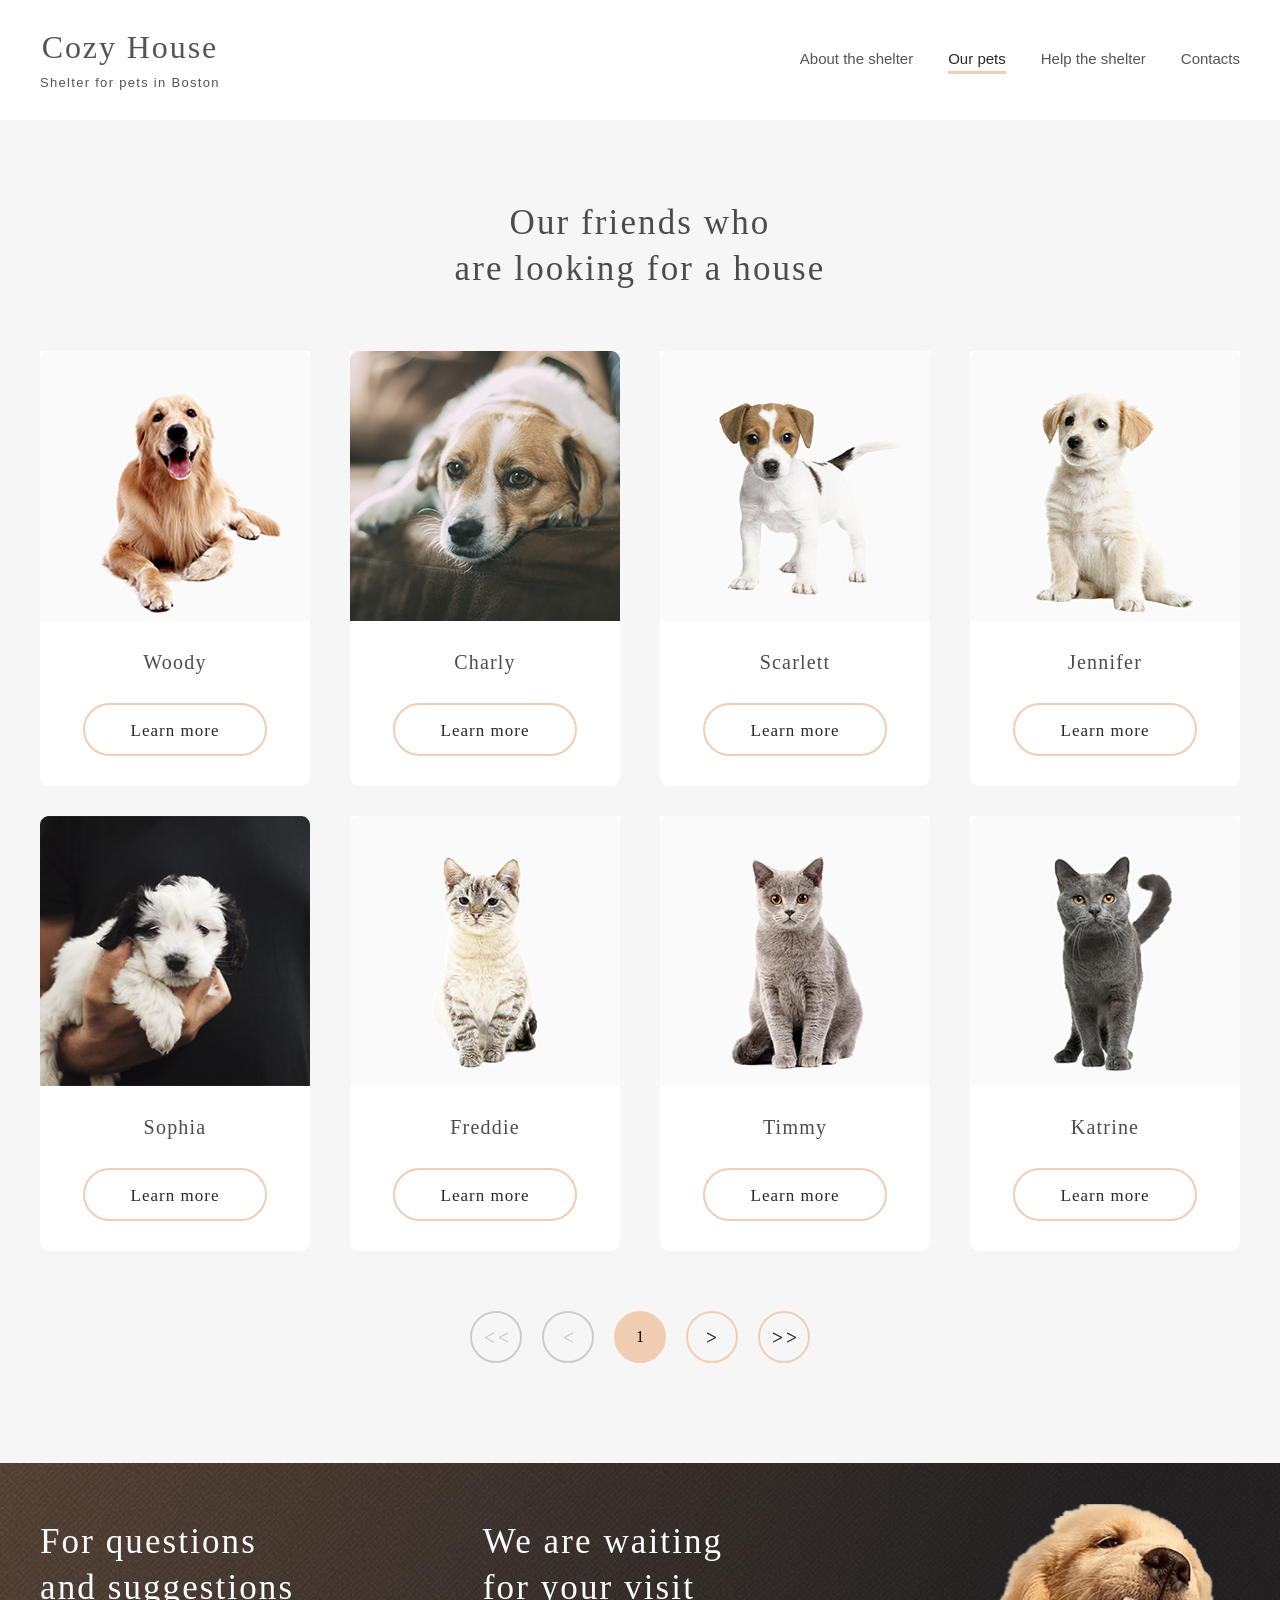
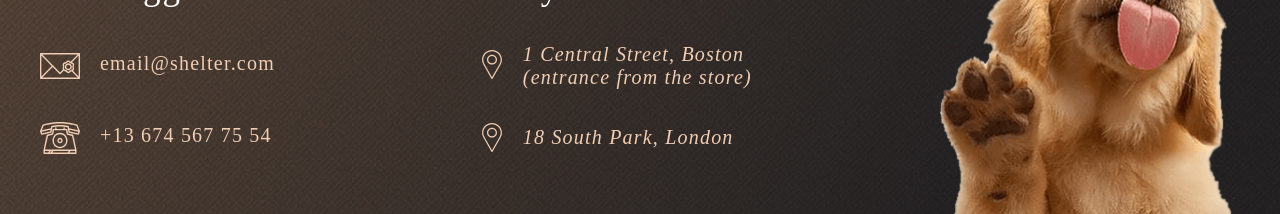
==== commit 8e14e7d2: "feat: add classes in pagination items" ====
--- a/shelter/catalog.html
+++ b/shelter/catalog.html
@@ -62,7 +62,7 @@
             </div>
             <div class="pets__pagination">
                 <ul class="pagination__list">
-                    <li class="pagination__item button_small button_small_disabled">
+                    <li class="pagination__item pagination__first button_small button_small_disabled">
                         <svg aria-hidden="true" focusable="false" width="25" height="11" viewBox="0 0 25 11" fill="none"
                             xmlns="http://www.w3.org/2000/svg">
                             <path
@@ -70,7 +70,7 @@
                                 fill="#292929" />
                         </svg>
                     </li>
-                    <li class="pagination__item button_small button_small_disabled">
+                    <li class="pagination__item pagination__prev button_small button_small_disabled">
                         <svg aria-hidden="true" focusable="false" width="10" height="11" viewBox="0 0 10 11" fill="none"
                             xmlns="http://www.w3.org/2000/svg">
                             <path
@@ -78,8 +78,8 @@
                                 fill="#292929" />
                         </svg>
                     </li>
-                    <li class="pagination__item button_small button_small_current">1</li>
-                    <li class="pagination__item button_small">
+                    <li class="pagination__item pagination__current button_small button_small_current">1</li>
+                    <li class="pagination__item pagination__next button_small">
                         <svg aria-hidden="true" focusable="false" width="10" height="11" viewBox="0 0 10 11" fill="none"
                             xmlns="http://www.w3.org/2000/svg">
                             <path
@@ -87,7 +87,7 @@
                                 fill="#292929" />
                         </svg>
                     </li>
-                    <li class="pagination__item button_small">
+                    <li class="pagination__item pagination__last button_small">
                         <svg aria-hidden="true" focusable="false" width="25" height="11" viewBox="0 0 25 11" fill="none"
                             xmlns="http://www.w3.org/2000/svg">
                             <path
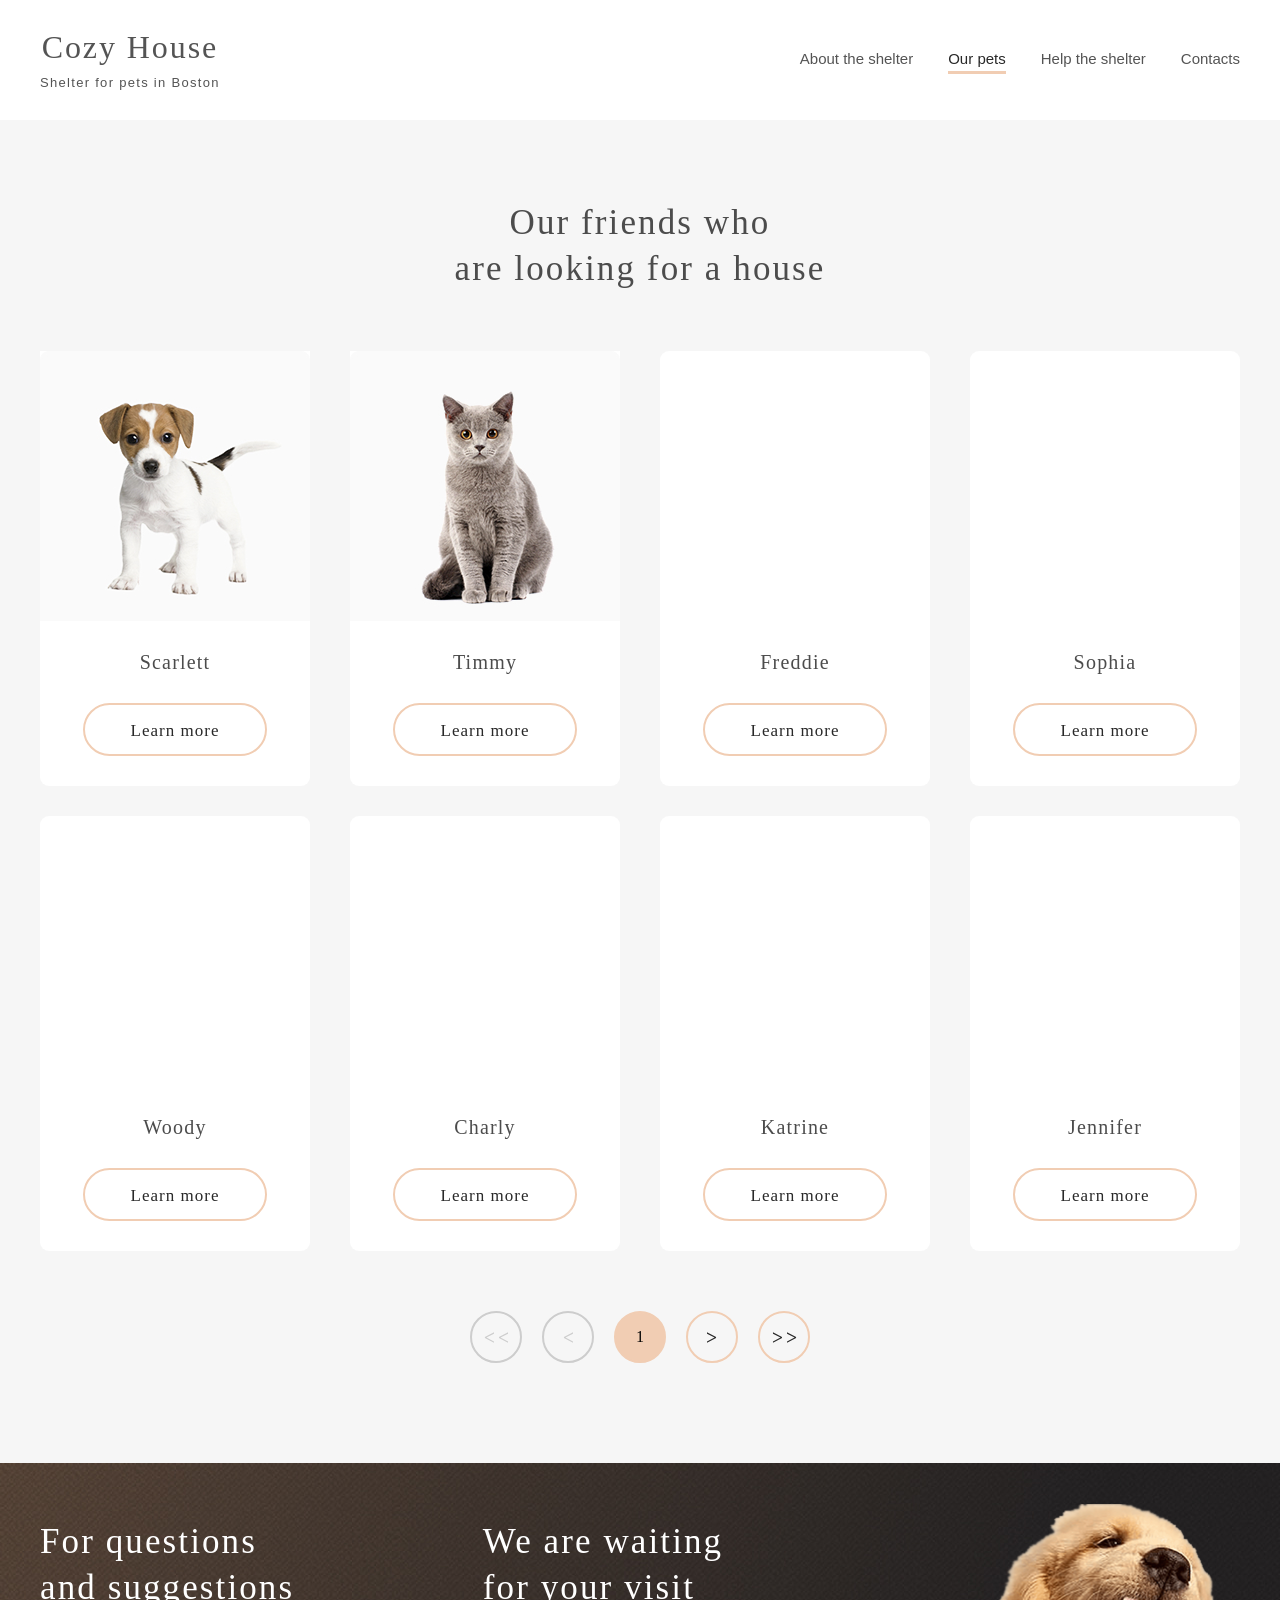
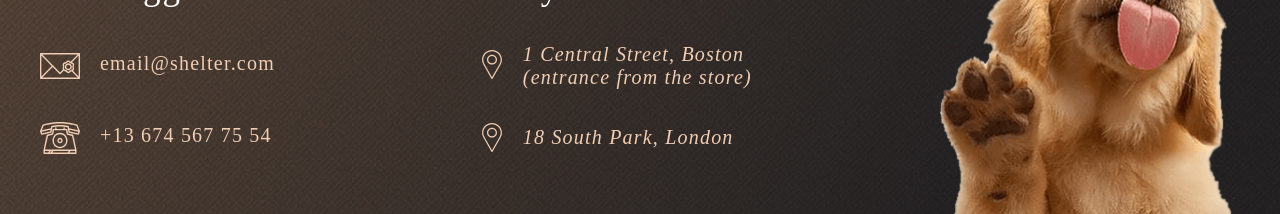
==== commit 2a67a537: "fix: update pagination items states and js" ====
--- a/shelter/catalog.html
+++ b/shelter/catalog.html
@@ -62,7 +62,7 @@
             </div>
             <div class="pets__pagination">
                 <ul class="pagination__list">
-                    <li class="pagination__item pagination__first button_small button_small_disabled">
+                    <li class="pagination__item pagination__first button_small">
                         <svg aria-hidden="true" focusable="false" width="25" height="11" viewBox="0 0 25 11" fill="none"
                             xmlns="http://www.w3.org/2000/svg">
                             <path
@@ -70,7 +70,7 @@
                                 fill="#292929" />
                         </svg>
                     </li>
-                    <li class="pagination__item pagination__prev button_small button_small_disabled">
+                    <li class="pagination__item pagination__prev button_small">
                         <svg aria-hidden="true" focusable="false" width="10" height="11" viewBox="0 0 10 11" fill="none"
                             xmlns="http://www.w3.org/2000/svg">
                             <path
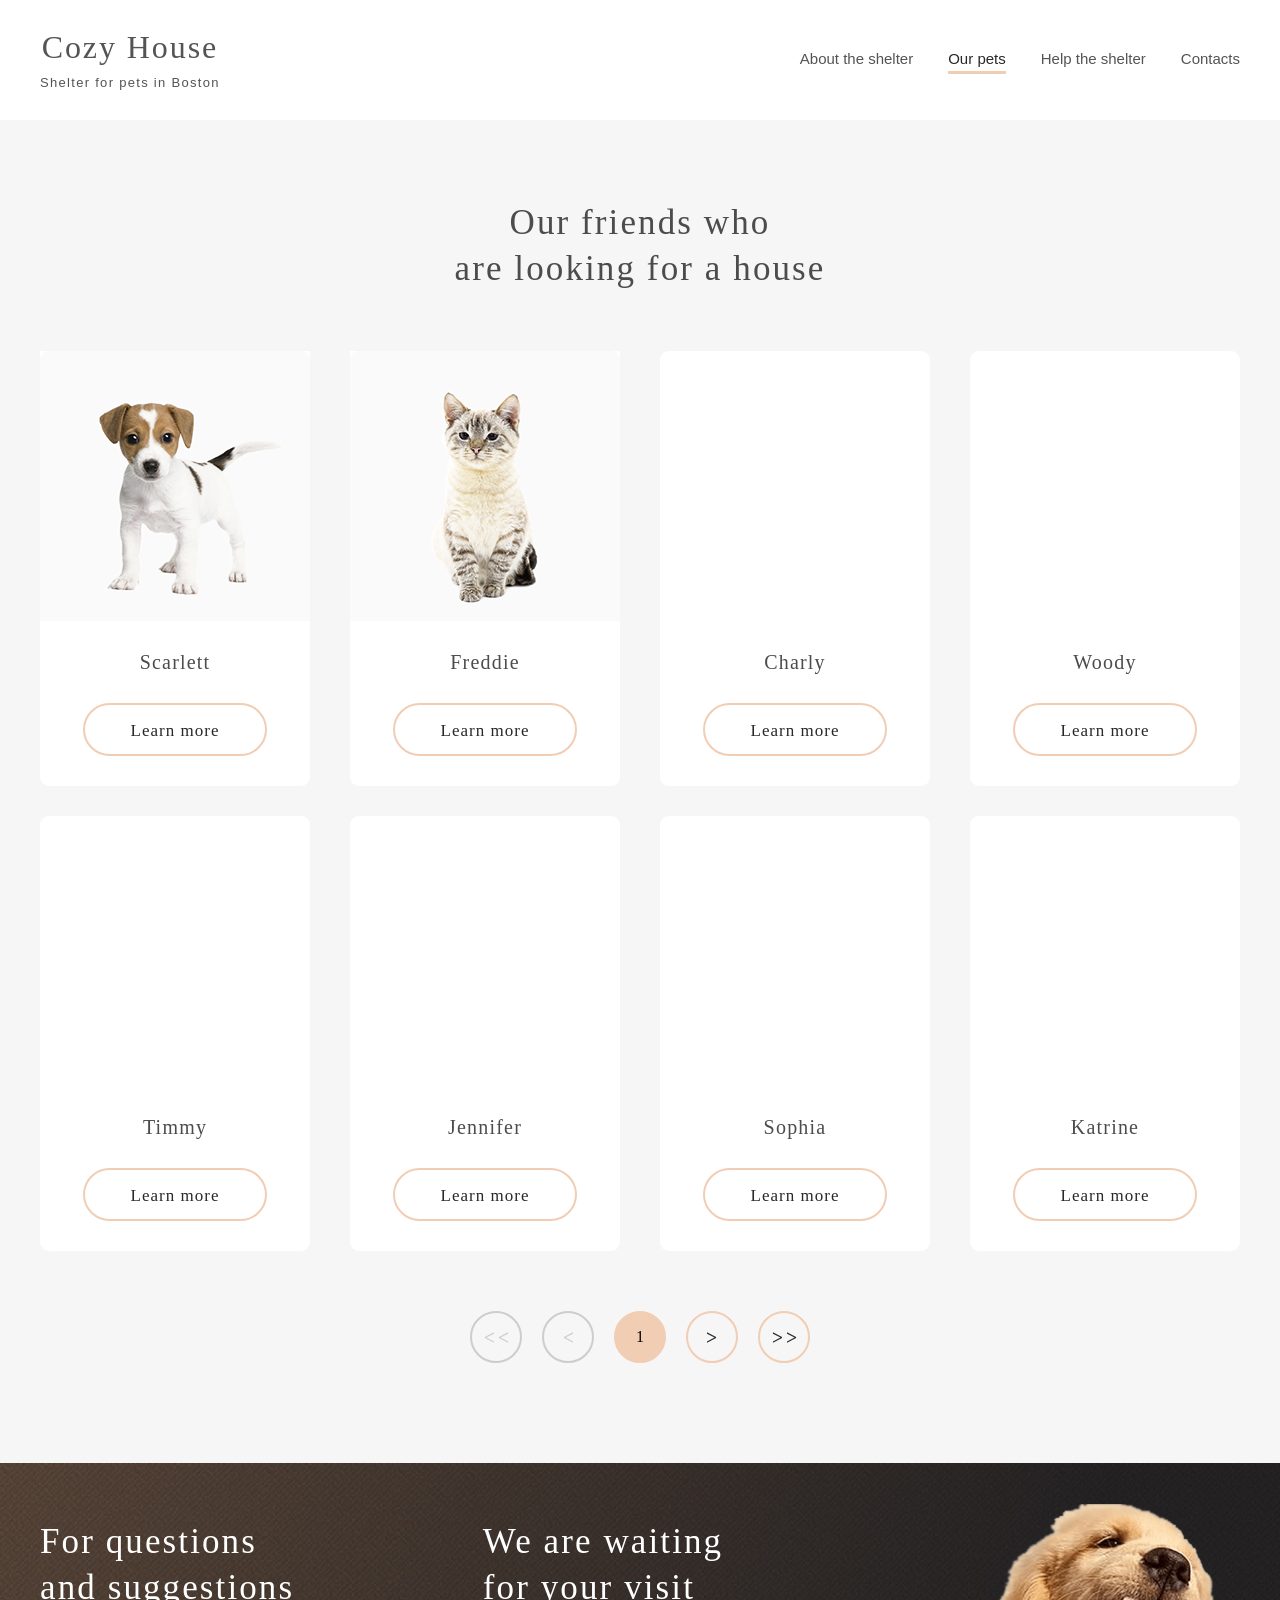
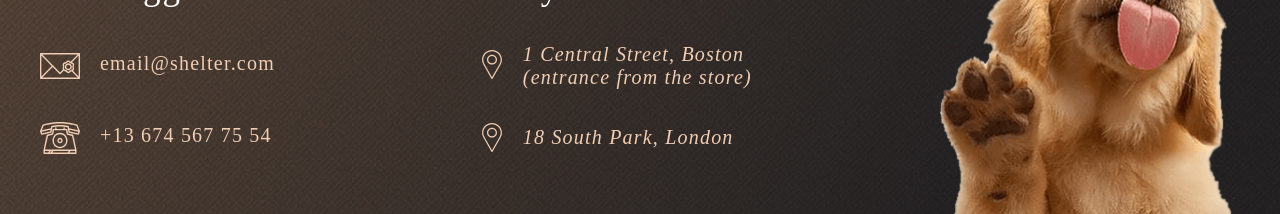
==== commit 52ca25d6: "feat: add type module to script in html" ====
--- a/shelter/catalog.html
+++ b/shelter/catalog.html
@@ -13,8 +13,7 @@
     <link rel="mask-icon" href="./safari-pinned-tab.svg" color="#5bbad5">
     <meta name="msapplication-TileColor" content="#da532c">
     <meta name="theme-color" content="#ffffff">
-    <script src="./javascript/index.js" defer></script>
-    <script src="./javascript/script.js" defer></script>
+    <script type="module" src="./javascript/script.js" defer></script>
 </head>
 
 <body class="page__body">
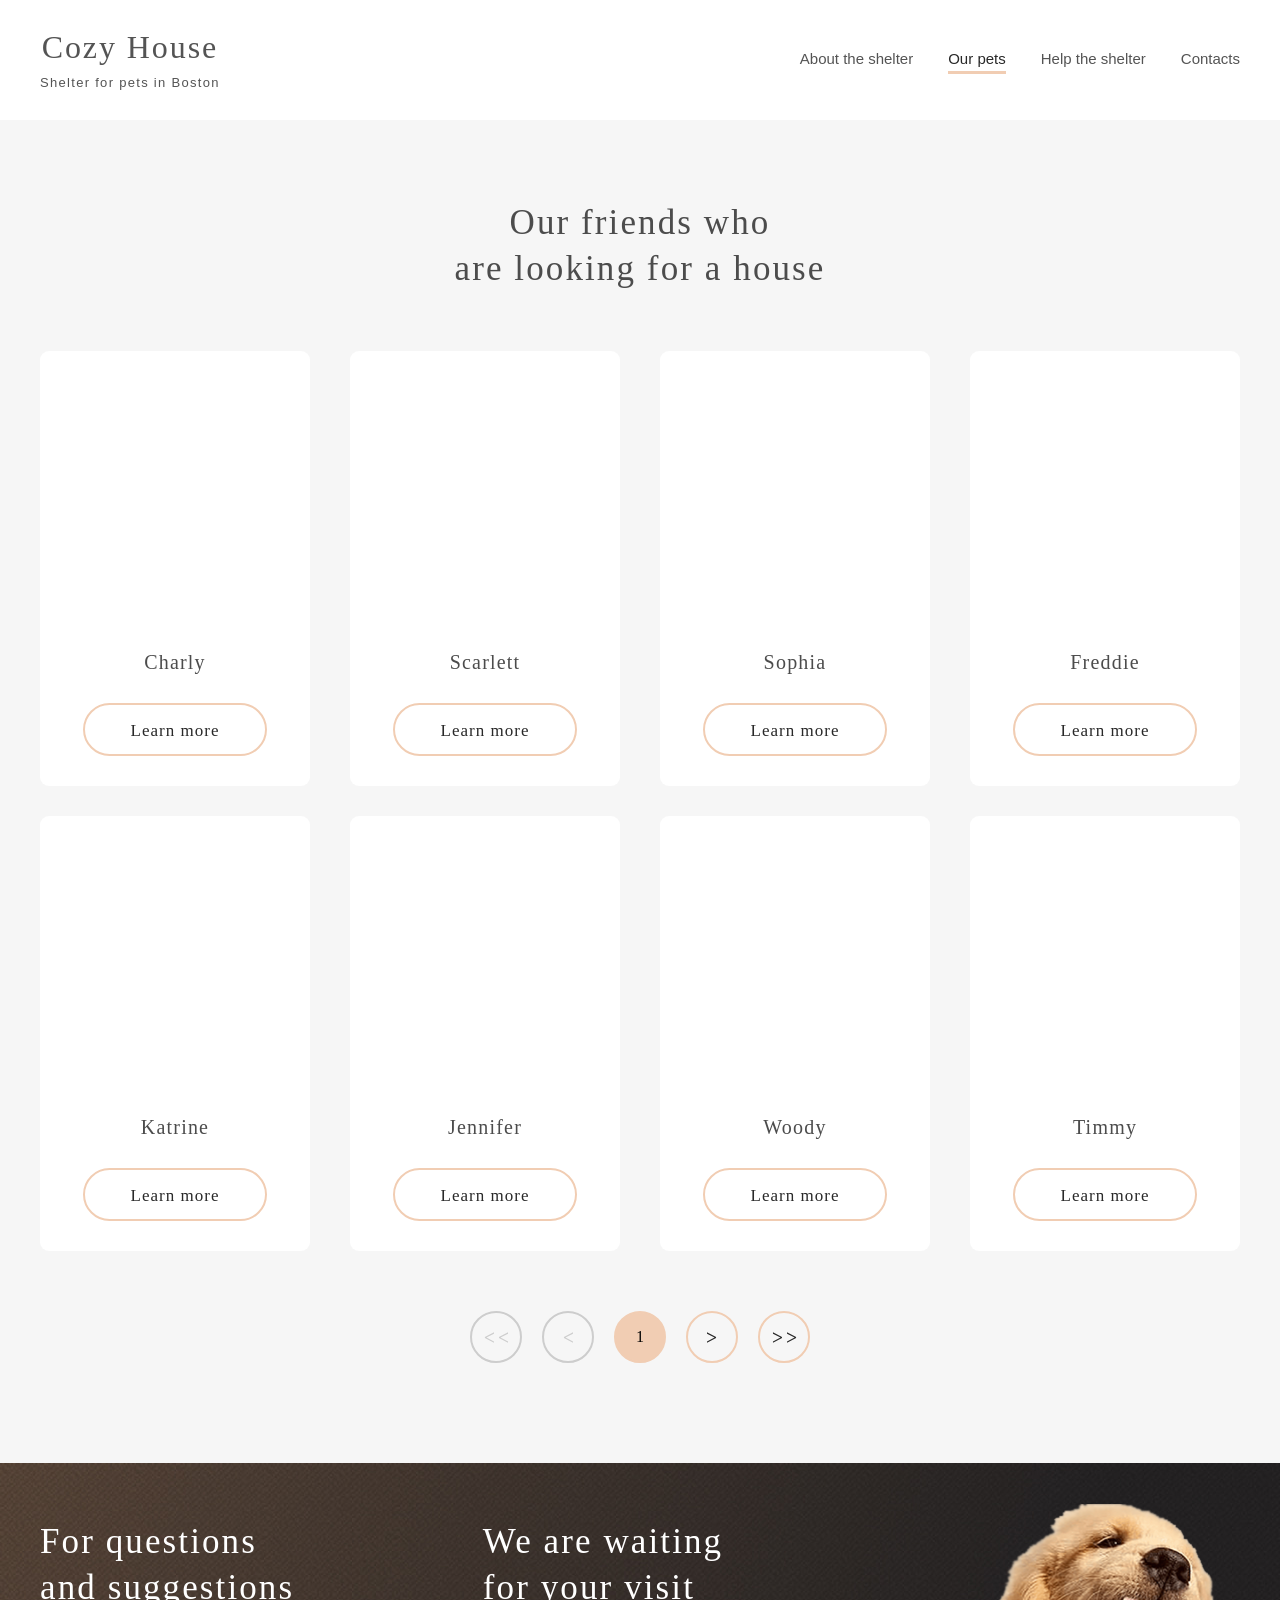
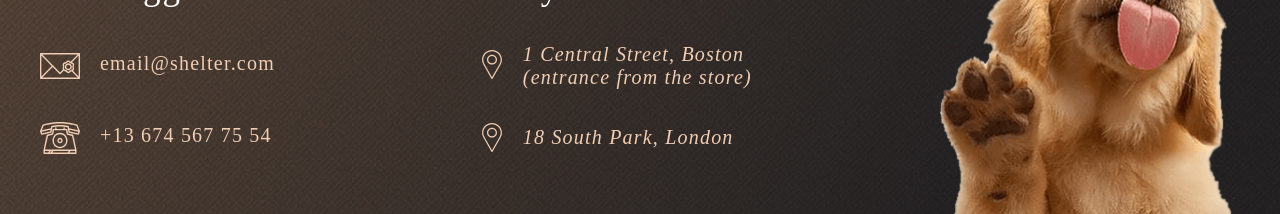
==== commit eae44a68: "docs: split js to modules" ====
--- a/shelter/catalog.html
+++ b/shelter/catalog.html
@@ -16,7 +16,7 @@
     <script type="module" src="./javascript/script.js" defer></script>
 </head>
 
-<body class="page__body">
+<body class="page__body catalog-page">
 
     <header class="header header_color_white">
         <div class="header-wrapper center">
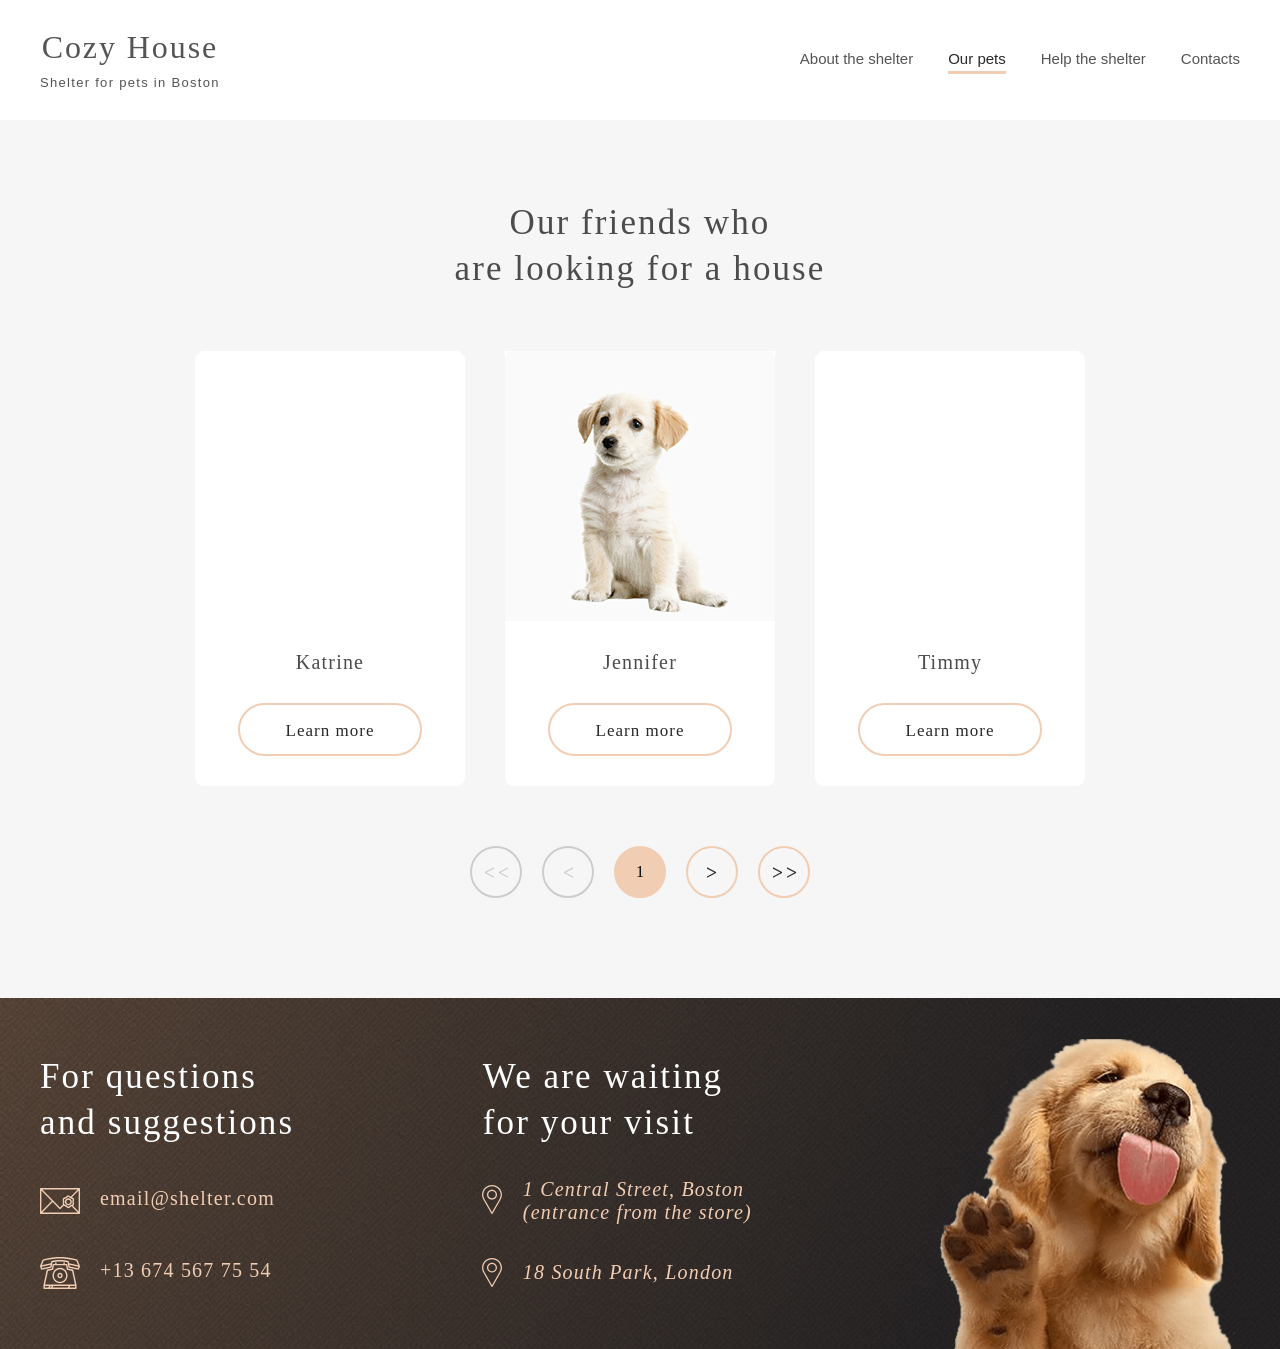
==== commit dfe98edb: "feat: add modal window to catalog page" ====
--- a/shelter/catalog.html
+++ b/shelter/catalog.html
@@ -57,7 +57,7 @@
         <section class="pets-catalog center">
             <h3 class="heading heading_M pets__heading">Our friends who<br>
                 are looking for a house</h3>
-            <div class="pets__cards">
+            <div class="pets__cards cards-container">
             </div>
             <div class="pets__pagination">
                 <ul class="pagination__list">
@@ -125,6 +125,33 @@
             </div>
         </div>
     </footer>
+    <section class="modal">
+        <div class="modal-container">
+            <button class="modal-close" type="button">
+                <span class="visually-hidden">Закрыть окно</span>
+                <svg width="12" height="12" viewBox="0 0 12 12" fill="none" xmlns="http://www.w3.org/2000/svg"
+                    aria-hidden="true" focusable="false">
+                    <path fill-rule="evenodd" clip-rule="evenodd"
+                        d="M7.42618 6.00003L11.7046 1.72158C12.0985 1.32775 12.0985 0.689213 11.7046 0.295433C11.3108 -0.0984027 10.6723 -0.0984027 10.2785 0.295433L5.99998 4.57394L1.72148 0.295377C1.32765 -0.098459 0.68917 -0.098459 0.295334 0.295377C-0.0984448 0.689213 -0.0984448 1.32775 0.295334 1.72153L4.57383 5.99997L0.295334 10.2785C-0.0984448 10.6723 -0.0984448 11.3108 0.295334 11.7046C0.68917 12.0985 1.32765 12.0985 1.72148 11.7046L5.99998 7.42612L10.2785 11.7046C10.6723 12.0985 11.3108 12.0985 11.7046 11.7046C12.0985 11.3108 12.0985 10.6723 11.7046 10.2785L7.42618 6.00003Z"
+                        fill="#292929" />
+                </svg>
+            </button>
+            <img class="modal__image" src="./assets/images/pets-jennifer.jpg" alt="" width="349" height="350">
+            <div class="modal-content">
+                <h3 class="modal__heading heading heading_M">Jennifer</h3>
+                <p class="modal__subheading heading heading_S">Dog - Labrador</p>
+                <p class="modal__text">Jennifer is a sweet 2 months old Labrador that is patiently waiting to
+                    find a new forever home. This girl really enjoys being able to go outside to run and play, but
+                    won't hesitate to play up a storm in the house if she has all of her favorite toys.</p>
+                <ul class="modal__list">
+                    <li class="modal__list-item"><b>Age:</b> 2 months</li>
+                    <li class="modal__list-item"><b>Inoculations:</b> none</li>
+                    <li class="modal__list-item"><b>Diseases:</b> none</li>
+                    <li class="modal__list-item"><b>Parasites:</b> none</li>
+                </ul>
+            </div>
+        </div>
+    </section>
 </body>
 
 </html>
--- a/shelter/style/style.css
+++ b/shelter/style/style.css
@@ -44,6 +44,7 @@
     --color-primary-light: #fddcc4;
     --color-text: #4c4c4c;
     --color-background: #f6f6f6;
+    --color-background-modal: #fafafa;
     --font-family-primary: "Georgia", serif;
     --font-family-secondary: "Arial", sans-serif;
 }
@@ -794,6 +795,95 @@
     margin-right: 15px;
 }
 
+/* Modal window */
+
+.modal {
+    display: none;
+    position: fixed;
+    top: 0;
+    right: 0;
+    bottom: 0;
+    left: 0;
+    z-index: 10;
+    place-content: center;
+}
+
+.modal_opened {
+    display: grid;
+}
+
+.modal-container {
+    position: relative;
+    display: flex;
+    border-radius: 9px;
+    width: 630px;
+    background-color: var(--color-background-modal);
+}
+
+.modal-close {
+    display: flex;
+    justify-content: center;
+    align-items: center;
+    position: absolute;
+    right: -42px;
+    top: -52px;
+    width: 52px;
+    height: 52px;
+    background-color: transparent;
+    border-radius: 100%;
+    border: 2px solid var(--color-primary);
+    cursor: pointer;
+}
+
+.modal-close:hover path {
+    fill: var(--color-primary-light)
+}
+
+.modal-content {
+    padding: 9px 10px 37px 11px;
+}
+
+.modal__image {
+    width: 349px;
+    height: 350px;
+    border-radius: 9px 0 0 9px;
+}
+
+.modal__heading {
+    color: #000000;
+    margin-bottom: 10px;
+}
+
+.modal__subheading {
+    color: #000000;
+    margin-bottom: 20px;
+}
+
+.modal__text {
+    color: #000000;
+    font-weight: 400;
+    font-size: 13px;
+    line-height: 110%;
+    letter-spacing: 0.06em;
+}
+
+.modal__list {
+    margin-top: 20px;
+}
+
+.modal__list-item {
+    font-family: var(--font-family-primary);
+    color: #000000;
+    font-weight: 400;
+    font-size: 15px;
+    line-height: 110%;
+    letter-spacing: 0.06em;
+}
+
+.modal__list-item:not(:last-child) {
+    margin-bottom: 5px;
+}
+
 @media (max-width: 960px) {
 
     .center {
